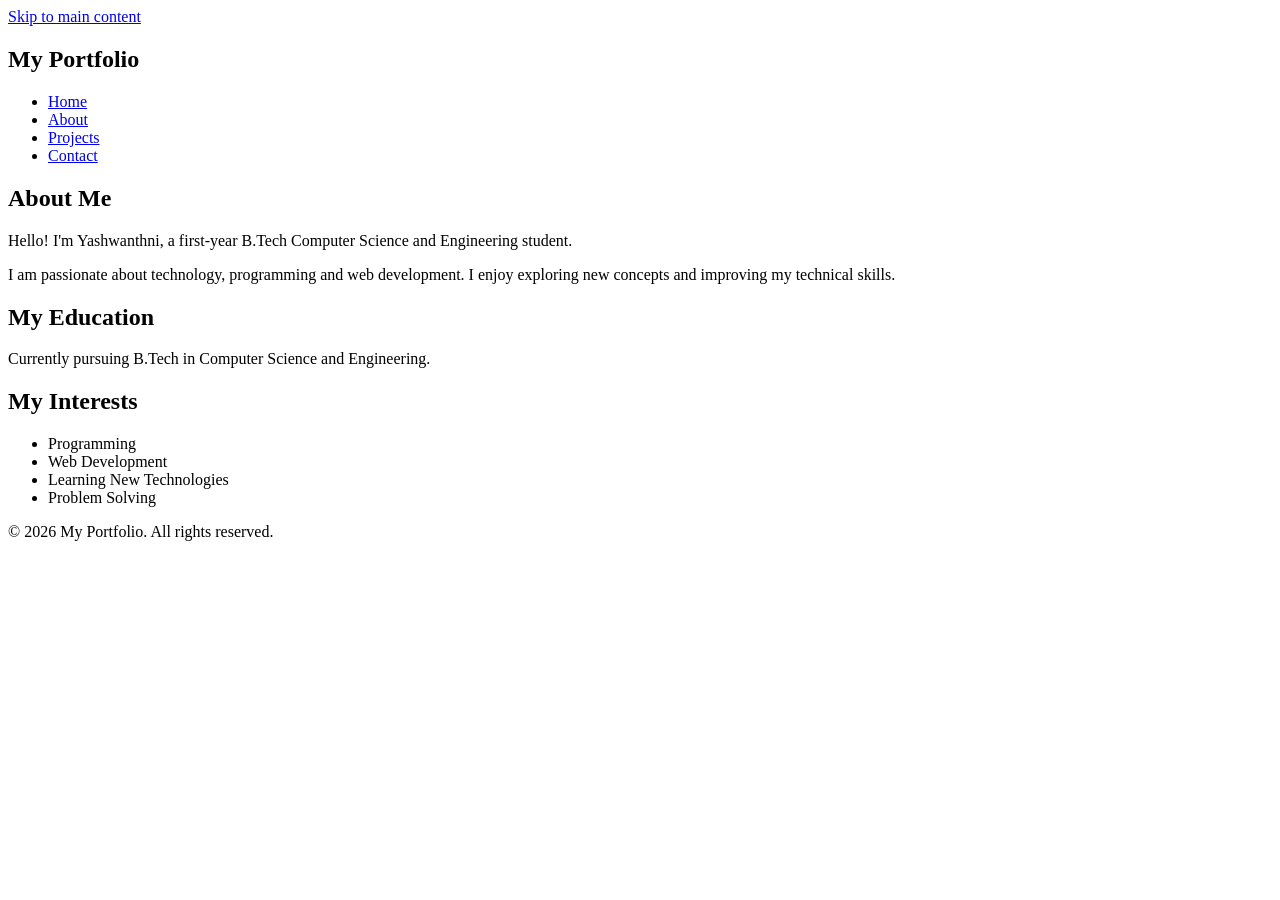
==== about.html @ d2e2430a "Add portfolio website files" ====
<!DOCTYPE html>
<html lang="en">

<head>
    <link rel="icon" href="images/favicon.svg" type="image/svg+xml">

    <meta charset="UTF-8">
    <meta name="viewport" content="width=device-width, initial-scale=1.0">

    <meta name="description" content="Learn more about me, my education, interests and skills in web development.">

    <meta name="author" content="Yashwanthni">

    <title>About Me | My Portfolio</title>

    <link rel="stylesheet" href="css/style.css">
</head>

<body>

    <a href="#main-content">Skip to main content</a>

    <header>
        <h2>My Portfolio</h2>

        <nav aria-label="Main navigation">
            <ul>
                <li><a href="index.html">Home</a></li>
                <li><a href="about.html" aria-current="page">About</a></li>
                <li><a href="projects.html">Projects</a></li>
                <li><a href="contact.html">Contact</a></li>
            </ul>
        </nav>
    </header>

    <main id="main-content">

    <section aria-labelledby="about-heading">
        <h1 id="about-heading">About Me</h1>

        <p>
            Hello! I'm Yashwanthni, a first-year
            B.Tech Computer Science and Engineering
            student.
        </p>

        <p>
            I am passionate about technology,
            programming and web development.
            I enjoy exploring new concepts and
            improving my technical skills.
        </p>
    </section>

    <section aria-labelledby="education-heading">
        <h2 id="education-heading">My Education</h2>

        <p>
            Currently pursuing B.Tech in
            Computer Science and Engineering.
        </p>
    </section>

    <section aria-labelledby="interests-heading">
        <h2 id="interests-heading">My Interests</h2>

        <ul>
            <li>Programming</li>
            <li>Web Development</li>
            <li>Learning New Technologies</li>
            <li>Problem Solving</li>
        </ul>
    </section>

</main>

    <footer>
        <p>&copy; 2026 My Portfolio. All rights reserved.</p>
    </footer>

</body>
</html>
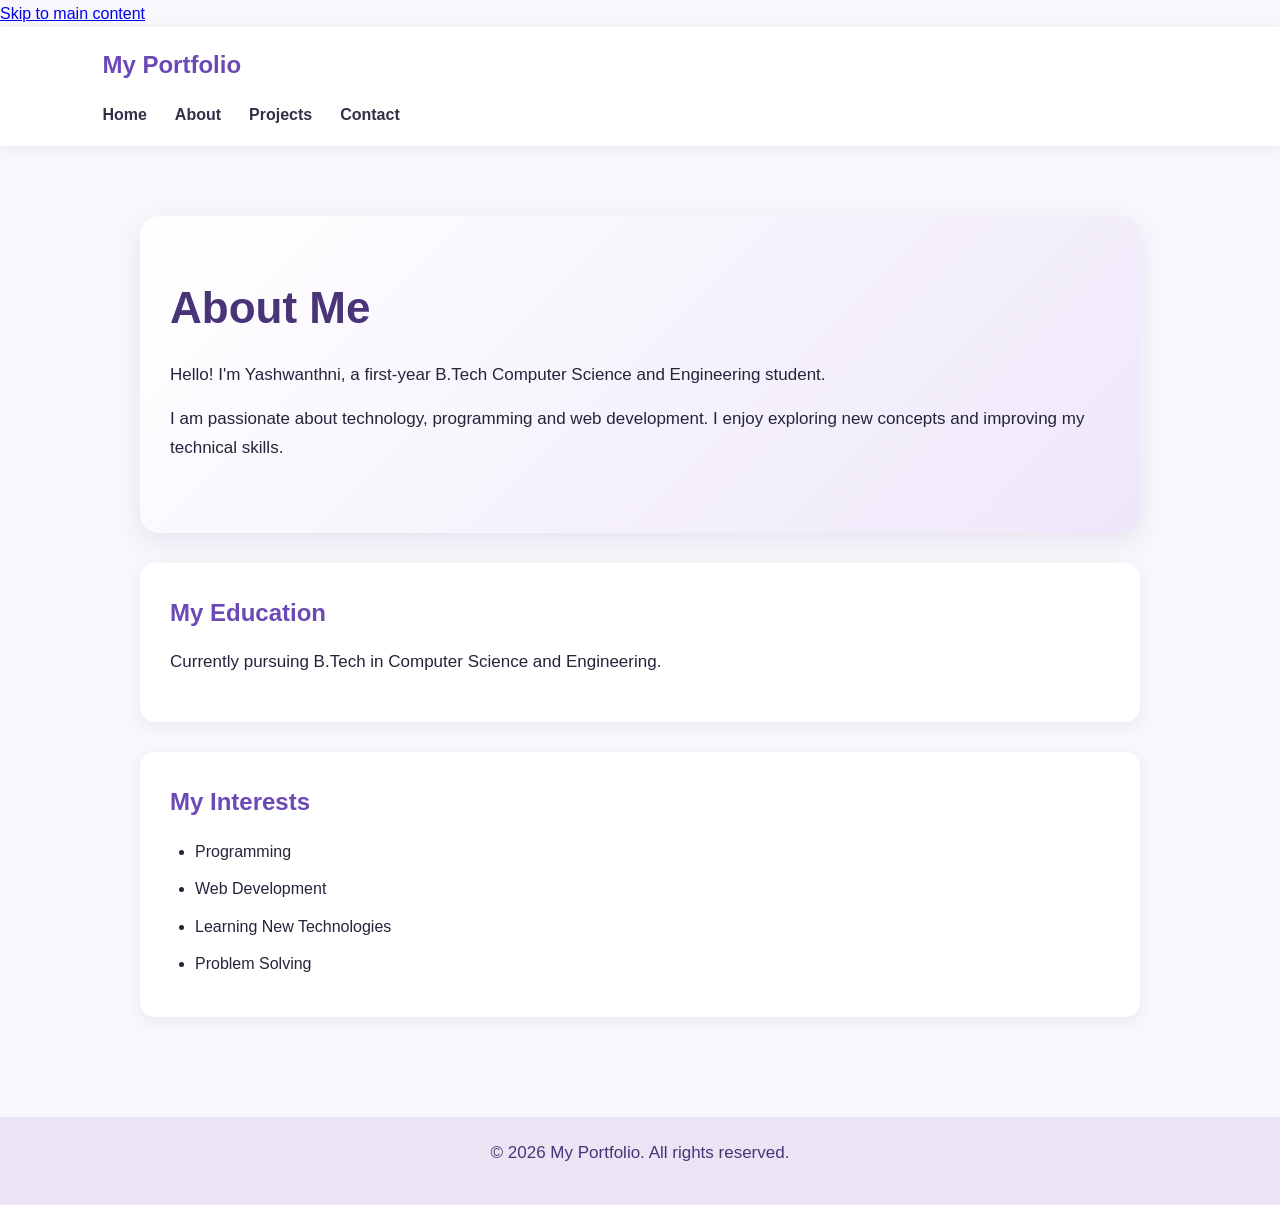
==== commit f8db3e39: "Fix HTML structure and update stylesheet link" ====
--- a/about.html
+++ b/about.html
@@ -14,7 +14,7 @@
 
     <title>About Me | My Portfolio</title>
 
-    <link rel="stylesheet" href="css/style.css">
+    <link rel="stylesheet" href="style.css">
 </head>
 
 <body>
--- a/style.css
+++ b/style.css
@@ -0,0 +1,350 @@
+
+/* GENERAL SETTINGS */
+* {
+    margin: 0;
+    padding: 0;
+    box-sizing: border-box;
+}
+
+html {
+    scroll-behavior: smooth;
+}
+
+body {
+    font-family: Arial, sans-serif;
+    background-color: #F8F7FC;
+    color: #25243A;
+    line-height: 1.7;
+}
+
+/* HEADER AND NAVIGATION */
+header {
+    background-color: #FFFFFF;
+    padding: 18px 8%;
+    box-shadow: 0 2px 12px rgba(0, 0, 0, 0.06);
+}
+
+nav {
+    display: flex;
+    justify-content: space-between;
+    align-items: center;
+    flex-wrap: wrap;
+    gap: 15px;
+}
+
+nav h2 {
+    color: #6C4AB6;
+    font-size: 25px;
+}
+
+nav ul {
+    display: flex;
+    list-style: none;
+    gap: 28px;
+    flex-wrap: wrap;
+}
+
+nav a {
+    text-decoration: none;
+    color: #333047;
+    font-weight: bold;
+}
+
+nav a:hover {
+    color: #805AD5;
+}
+
+/* MAIN CONTENT */
+main {
+    min-height: 75vh;
+    padding: 70px 8%;
+}
+
+section {
+    max-width: 1000px;
+    margin: 0 auto 45px;
+}
+
+h1 {
+    color: #493477;
+    font-size: 42px;
+    margin-bottom: 15px;
+}
+
+h2 {
+    color: #6C4AB6;
+    margin-bottom: 15px;
+}
+
+p {
+    font-size: 17px;
+    margin-bottom: 15px;
+}
+
+/* BUTTONS */
+button,
+.button {
+    display: inline-block;
+    background-color: #7652B5;
+    color: #FFFFFF;
+    padding: 12px 25px;
+    border: none;
+    border-radius: 8px;
+    text-decoration: none;
+    font-weight: bold;
+    cursor: pointer;
+}
+
+button:hover,
+.button:hover {
+    background-color: #593A91;
+}
+
+/* PROJECT CARDS */
+.project-card {
+    background-color: #FFFFFF;
+    padding: 25px;
+    margin: 20px 0;
+    border-radius: 12px;
+    box-shadow: 0 4px 15px rgba(0, 0, 0, 0.07);
+}
+
+/* CONTACT FORM */
+form {
+    background-color: #FFFFFF;
+    max-width: 550px;
+    margin: 25px auto;
+    padding: 30px;
+    border-radius: 12px;
+    box-shadow: 0 4px 15px rgba(0, 0, 0, 0.07);
+}
+
+form div {
+    margin-bottom: 20px;
+}
+
+form label {
+    display: block;
+    margin-bottom: 8px;
+    font-weight: bold;
+}
+
+form input,
+form textarea {
+    width: 100%;
+    padding: 12px;
+    border: 1px solid #C9C3D8;
+    border-radius: 6px;
+    font: inherit;
+}
+
+form input:focus,
+form textarea:focus {
+    outline: 2px solid #7652B5;
+    border-color: #7652B5;
+}
+
+/* FOOTER */
+footer {
+    background-color: #EAE4F5;
+    color: #493477;
+    text-align: center;
+    padding: 22px;
+}
+
+/* KEYBOARD ACCESSIBILITY */
+a:focus-visible,
+button:focus-visible,
+input:focus-visible,
+textarea:focus-visible {
+    outline: 3px solid #805AD5;
+    outline-offset: 3px;
+}
+
+/* MOBILE RESPONSIVENESS */
+@media (max-width: 600px) {
+    header {
+        padding: 18px 5%;
+    }
+
+    nav {
+        flex-direction: column;
+    }
+
+    nav ul {
+        justify-content: center;
+        gap: 15px;
+    }
+
+    main {
+        padding: 40px 5%;
+    }
+
+    h1 {
+        font-size: 32px;
+    }
+}
+
+
+/* SKILLS SECTION */
+
+.skills-section {
+    text-align: center;
+    padding: 40px 20px;
+}
+
+.skills-container {
+    display: flex;
+    flex-wrap: wrap;
+    justify-content: center;
+    gap: 15px;
+    margin-top: 25px;
+}
+
+.skill {
+    background-color: #EAE2F8;
+    color: #593A91;
+    padding: 12px 22px;
+    border: 1px solid #D5C5F0;
+    border-radius: 25px;
+    font-weight: bold;
+    transition: 0.3s;
+}
+
+.skill:hover {
+    background-color: #7652B5;
+    color: white;
+    transform: translateY(-4px);
+}
+
+
+/* HERO SECTION DECORATION */
+
+#main-content > section:first-child {
+    background: linear-gradient(
+        135deg,
+        #FFFFFF,
+        #EEE7FA
+    );
+    padding: 55px 30px;
+    border-radius: 20px;
+    box-shadow: 0 8px 25px rgba(76, 55, 120, 0.10);
+    position: relative;
+    overflow: hidden;
+}
+
+#main-content > section:first-child h1 {
+    font-size: 44px;
+    color: #493477;
+}
+
+#main-content > section:first-child h2 {
+    color: #7652B5;
+}
+
+#main-content > section:first-child .button {
+    transition: 0.3s ease;
+}
+
+#main-content > section:first-child .button:hover {
+    transform: translateY(-4px);
+}
+
+/* PROJECT CARD DECORATION */
+
+.project-card {
+    border: 1px solid #E5DDF2;
+    border-left: 5px solid #7652B5;
+    transition: transform 0.3s ease, box-shadow 0.3s ease;
+}
+
+.project-card:hover {
+    transform: translateY(-6px);
+    box-shadow: 0 10px 25px rgba(76, 55, 120, 0.15);
+}
+
+.project-card h2 {
+    color: #593A91;
+}
+
+.project-card p {
+    color: #55516A;
+}
+
+/* ABOUT PAGE DECORATION */
+
+#main-content section {
+    background-color: #FFFFFF;
+    padding: 30px;
+    border-radius: 15px;
+    margin-bottom: 30px;
+    box-shadow: 0 4px 15px rgba(76, 55, 120, 0.07);
+}
+
+#main-content section h1,
+#main-content section h2 {
+    color: #6C4AB6;
+}
+
+#main-content section ul {
+    padding-left: 25px;
+}
+
+#main-content section li {
+    margin-bottom: 10px;
+}
+
+/* CONTACT PAGE DECORATION */
+
+form {
+    border: 1px solid #E5DDF2;
+    border-top: 5px solid #7652B5;
+    transition: box-shadow 0.3s ease;
+}
+
+form:hover {
+    box-shadow: 0 10px 25px rgba(76, 55, 120, 0.15);
+}
+
+form input,
+form textarea {
+    background-color: #FCFAFF;
+}
+
+form button {
+    width: 100%;
+    font-size: 16px;
+    transition: background-color 0.3s ease;
+}
+
+form button:hover {
+    background-color: #593A91;
+}
+
+/* NAVIGATION DECORATION */
+
+nav a {
+    position: relative;
+    transition: color 0.3s ease;
+}
+
+nav a::after {
+    content: "";
+    position: absolute;
+    width: 0;
+    height: 2px;
+    bottom: -5px;
+    left: 0;
+    background-color: #7652B5;
+    transition: width 0.3s ease;
+}
+
+nav a:hover::after,
+nav a:focus-visible::after {
+    width: 100%;
+}
+
+nav a:focus-visible {
+    outline: 2px solid #7652B5;
+    outline-offset: 5px;
+}
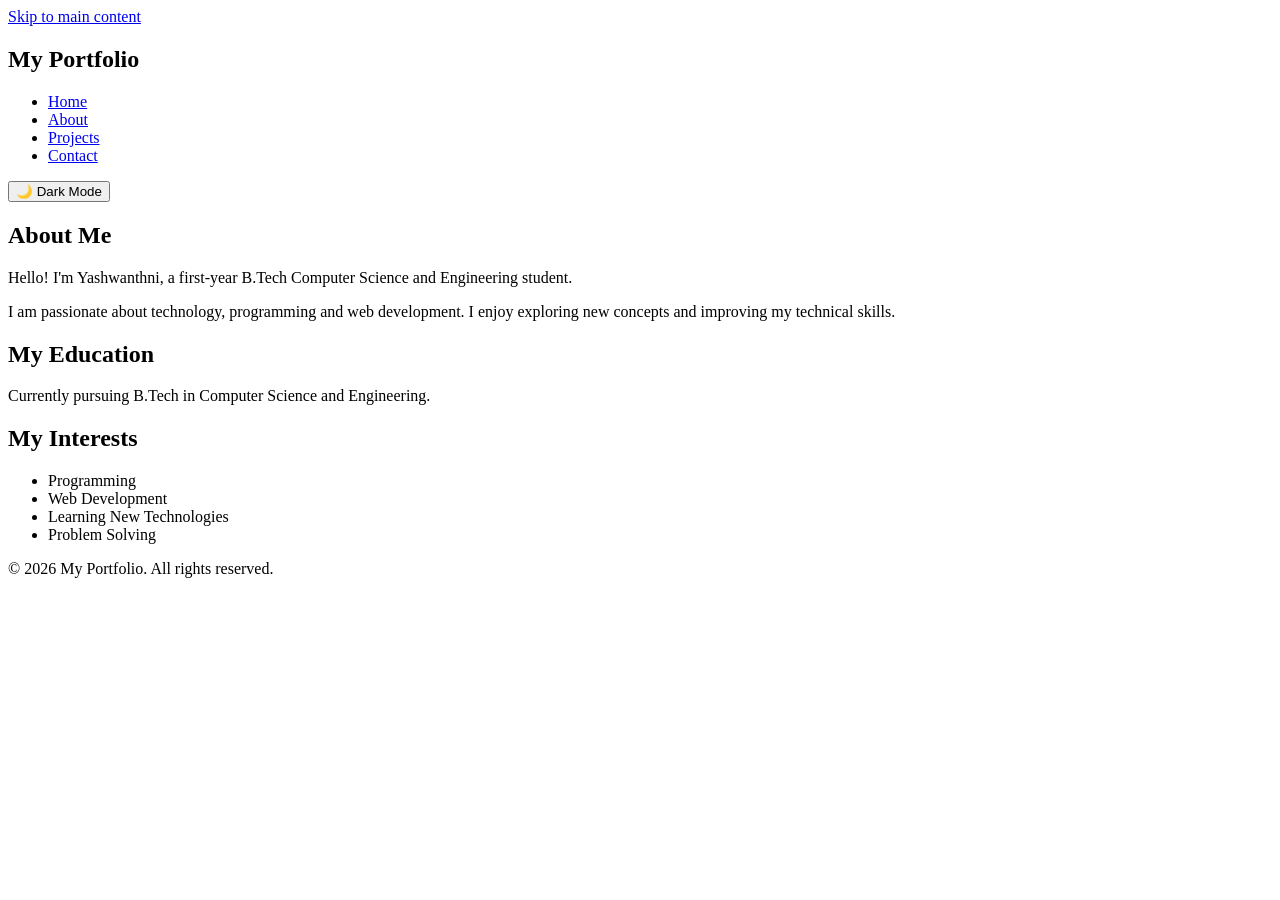
==== commit 91f56dae: "Add files via upload" ====
--- a/about.html
+++ b/about.html
@@ -3,8 +3,6 @@
 <html lang="en">
 
 <head>
-    <link rel="icon" href="images/favicon.svg" type="image/svg+xml">
-
     <meta charset="UTF-8">
     <meta name="viewport" content="width=device-width, initial-scale=1.0">
 
@@ -12,16 +10,22 @@
 
     <meta name="author" content="Yashwanthni">
 
+    <link rel="icon" href="images/favicon.svg" type="image/svg+xml">
+    <link rel="stylesheet" href="css/style.css">
+
+    <script src="script.js" defer></script>
+
     <title>About Me | My Portfolio</title>
-
-    <link rel="stylesheet" href="style.css">
 </head>
 
 <body>
 
-    <a href="#main-content">Skip to main content</a>
+    <a href="#main-content" class="skip-link">
+        Skip to main content
+    </a>
 
     <header>
+
         <h2>My Portfolio</h2>
 
         <nav aria-label="Main navigation">
@@ -32,48 +36,64 @@
                 <li><a href="contact.html">Contact</a></li>
             </ul>
         </nav>
+
+        <button
+            type="button"
+            class="theme-toggle"
+            id="theme-toggle"
+            aria-label="Switch to dark theme"
+            aria-pressed="false">
+            🌙 Dark Mode
+        </button>
+
     </header>
 
     <main id="main-content">
 
-    <section aria-labelledby="about-heading">
-        <h1 id="about-heading">About Me</h1>
+        <section aria-labelledby="about-heading">
 
-        <p>
-            Hello! I'm Yashwanthni, a first-year
-            B.Tech Computer Science and Engineering
-            student.
-        </p>
+            <h1 id="about-heading">About Me</h1>
 
-        <p>
-            I am passionate about technology,
-            programming and web development.
-            I enjoy exploring new concepts and
-            improving my technical skills.
-        </p>
-    </section>
+            <p>
+                Hello! I'm Yashwanthni, a first-year
+                B.Tech Computer Science and Engineering
+                student.
+            </p>
 
-    <section aria-labelledby="education-heading">
-        <h2 id="education-heading">My Education</h2>
+            <p>
+                I am passionate about technology,
+                programming and web development.
+                I enjoy exploring new concepts and
+                improving my technical skills.
+            </p>
 
-        <p>
-            Currently pursuing B.Tech in
-            Computer Science and Engineering.
-        </p>
-    </section>
+        </section>
 
-    <section aria-labelledby="interests-heading">
-        <h2 id="interests-heading">My Interests</h2>
+        <section aria-labelledby="education-heading">
 
-        <ul>
-            <li>Programming</li>
-            <li>Web Development</li>
-            <li>Learning New Technologies</li>
-            <li>Problem Solving</li>
-        </ul>
-    </section>
+            <h2 id="education-heading">My Education</h2>
 
-</main>
+            <p>
+                Currently pursuing B.Tech in
+                Computer Science and Engineering.
+            </p>
+
+        </section>
+
+        <section aria-labelledby="interests-heading">
+
+            <h2 id="interests-heading">My Interests</h2>
+
+            <ul>
+                <li>Programming</li>
+                <li>Web Development</li>
+                <li>Learning New Technologies</li>
+                <li>Problem Solving</li>
+            </ul>
+
+        </section>
+
+    </main>
 
     <footer>
         <p>&copy; 2026 My Portfolio. All rights reserved.</p>
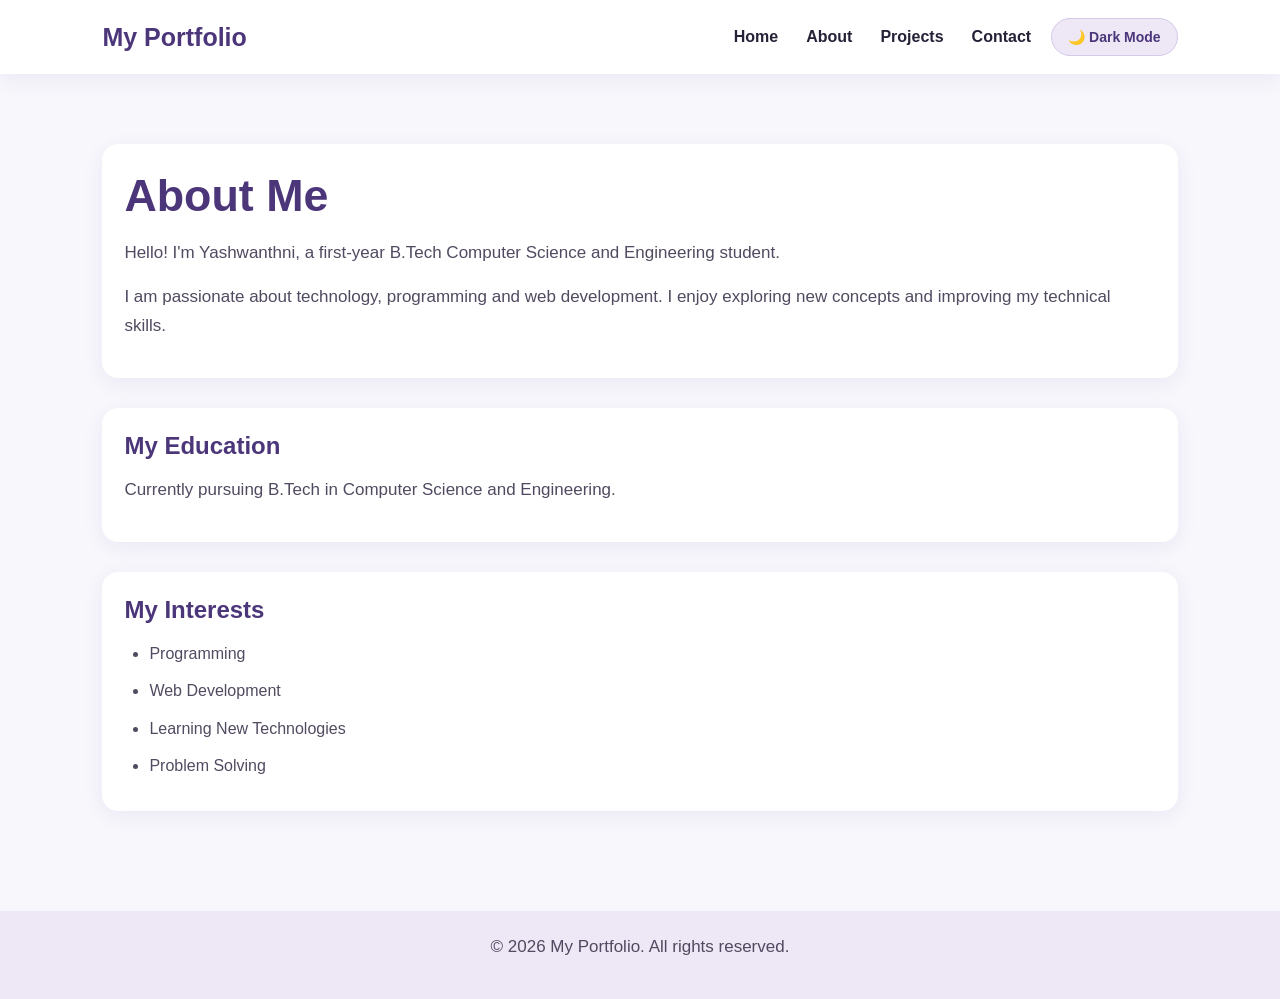
==== commit 3db5cf1e: "Fix favicon and stylesheet paths in about.html Updated file paths for favicon and stylesheet." ====
--- a/about.html
+++ b/about.html
@@ -10,8 +10,8 @@
 
     <meta name="author" content="Yashwanthni">
 
-    <link rel="icon" href="images/favicon.svg" type="image/svg+xml">
-    <link rel="stylesheet" href="css/style.css">
+    <link rel="icon" href="favicon.svg" type="image/svg+xml">
+    <link rel="stylesheet" href="style.css">
 
     <script src="script.js" defer></script>
 
--- a/style.css
+++ b/style.css
@@ -0,0 +1,818 @@
+
+/* =========================================
+   1. DESIGN SYSTEM - LAVENDER THEME
+========================================= */
+
+:root {
+    color-scheme: light;
+
+    --bg: #F8F7FC;
+    --surface: #FFFFFF;
+    --surface-soft: #EDE7F6;
+
+    --primary: #7041A8;
+    --primary-dark: #56318F;
+    --primary-light: #C4B5FD;
+
+    --heading: #4C367A;
+    --text: #252238;
+    --text-muted: #514A60;
+
+    --border: #D5C9E8;
+    --footer-bg: #EDE7F6;
+
+    --shadow: 0 5px 20px rgba(76, 54, 122, 0.08);
+    --shadow-hover: 0 12px 28px rgba(76, 54, 122, 0.15);
+
+    --radius: 16px;
+    --transition: 0.3s ease;
+}
+
+/* DARK THEME */
+
+html[data-theme="dark"] {
+    color-scheme: dark;
+
+    --bg: #171321;
+    --surface: #241D32;
+    --surface-soft: #332746;
+
+    --primary: #C4A2FF;
+    --primary-dark: #D8C2FF;
+    --primary-light: #E4D5FF;
+
+    --heading: #EDE2FF;
+    --text: #FFFFFF;
+    --text-muted: #E0D5EE;
+
+    --border: #554568;
+    --footer-bg: #241D32;
+
+    --shadow: 0 5px 20px rgba(0, 0, 0, 0.15);
+    --shadow-hover: 0 12px 28px rgba(0, 0, 0, 0.25);
+}
+
+
+/* =========================================
+   2. GENERAL SETTINGS
+========================================= */
+
+* {
+    margin: 0;
+    padding: 0;
+    box-sizing: border-box;
+}
+
+html {
+    scroll-behavior: smooth;
+    scroll-padding-top: 90px;
+}
+
+body {
+    font-family: Arial, sans-serif;
+    background-color: var(--bg);
+    color: var(--text);
+    line-height: 1.7;
+
+    transition:
+        background-color var(--transition),
+        color var(--transition);
+}
+
+img {
+    max-width: 100%;
+    height: auto;
+    display: block;
+}
+
+a {
+    transition: color var(--transition);
+}
+
+
+/* =========================================
+   3. HEADER AND NAVIGATION - FLEXBOX
+========================================= */
+
+header {
+    display: flex;
+    flex-direction: column;
+    justify-content: space-between;
+    align-items: center;
+    flex-wrap: wrap;
+    gap: 20px;
+
+    background-color: var(--surface);
+    padding: 16px 5%;
+
+    box-shadow: var(--shadow);
+
+    position: sticky;
+    top: 0;
+    z-index: 100;
+    text-align: center;
+}
+
+header > h2 {
+    color: var(--heading);
+    font-size: 25px;
+    margin: 0;
+}
+
+header nav {
+    margin-left: 0;
+}
+
+nav {
+    display: flex;
+    justify-content: center;
+    align-items: center;
+    flex-wrap: wrap;
+    gap: 15px;
+}
+
+nav ul {
+    display: flex;
+    justify-content: center;
+    align-items: center;
+    flex-wrap: wrap;
+    list-style: none;
+    gap: 15px;
+}
+
+nav a {
+    position: relative;
+    text-decoration: none;
+    color: var(--text);
+    font-weight: bold;
+    font-size: 14px;
+}
+
+nav a:hover {
+    color: var(--primary);
+}
+
+nav a::after {
+    content: "";
+    position: absolute;
+    width: 0;
+    height: 2px;
+    bottom: -5px;
+    left: 0;
+    background-color: var(--primary);
+    transition: width var(--transition);
+}
+
+nav a:hover::after,
+nav a:focus-visible::after {
+    width: 100%;
+}
+
+
+/* =========================================
+   4. MAIN CONTENT AND TYPOGRAPHY
+========================================= */
+
+main {
+    min-height: 75vh;
+    padding: 30px 5%;
+}
+
+section {
+    max-width: 1100px;
+    margin: 0 auto 25px;
+    padding: 22px;
+
+    background-color: var(--surface);
+    border-radius: var(--radius);
+    box-shadow: var(--shadow);
+}
+
+h1,
+h2 {
+    color: var(--heading);
+    line-height: 1.3;
+}
+
+h1 {
+    font-size: clamp(2rem, 5vw, 2.8rem);
+    margin-bottom: 15px;
+}
+
+h2 {
+    font-size: 1.5rem;
+    margin-bottom: 15px;
+}
+
+p {
+    font-size: 17px;
+    color: var(--text-muted);
+    margin-bottom: 15px;
+}
+
+
+/* =========================================
+   5. HOME PAGE - CSS GRID
+========================================= */
+
+.home-layout {
+    display: grid;
+    grid-template-columns: minmax(0, 1fr);
+
+    grid-template-areas:
+        "skills"
+        "intro";
+
+    align-items: stretch;
+    gap: 25px;
+}
+
+.home-layout > .skills-section {
+    grid-area: skills;
+
+    width: 100%;
+    max-width: none;
+    margin: 0;
+
+    display: flex;
+    flex-direction: column;
+    justify-content: center;
+    align-items: center;
+
+    text-align: center;
+    padding: 40px 20px;
+
+    background: transparent;
+    box-shadow: none;
+}
+
+.skills-container {
+    display: flex;
+    flex-wrap: wrap;
+    justify-content: center;
+    align-items: center;
+    gap: 15px;
+    margin-top: 25px;
+}
+
+.skill {
+    background-color: #EDE7F6;
+    color: #402568;
+
+    padding: 12px 22px;
+
+    border: 1px solid #BBA9D5;
+    border-radius: 30px;
+
+    font-weight: bold;
+    font-size: 16px;
+
+    transition:
+        transform var(--transition),
+        background-color var(--transition);
+}
+
+.skill:hover {
+    background-color: #56318F;
+    color: #FFFFFF;
+    transform: translateY(-4px);
+}
+
+/* Dark mode skills */
+
+html[data-theme="dark"] .skill {
+    background-color: #332746;
+    color: #F5ECFF;
+    border-color: #80699D;
+}
+
+html[data-theme="dark"] .skill:hover {
+    background-color: #7041A8;
+    color: #FFFFFF;
+}
+
+/* Home introduction */
+
+.home-layout > section[aria-labelledby="intro-heading"] {
+    grid-area: intro;
+
+    width: 100%;
+    max-width: none;
+    margin: 0;
+
+    display: flex;
+    flex-direction: column;
+    justify-content: center;
+
+    padding: clamp(30px, 6vw, 65px);
+
+    background: linear-gradient(
+        135deg,
+        var(--surface),
+        var(--surface-soft)
+    );
+
+    border-radius: 22px;
+    box-shadow: var(--shadow);
+
+    transition:
+        transform 0.4s ease,
+        box-shadow 0.4s ease;
+}
+
+.home-layout > section[aria-labelledby="intro-heading"] h1 {
+    color: var(--heading);
+}
+
+.home-layout > section[aria-labelledby="intro-heading"] h2 {
+    color: var(--primary-dark);
+}
+
+.home-layout > section[aria-labelledby="intro-heading"] > p:first-child {
+    color: var(--primary-dark);
+    font-weight: bold;
+    letter-spacing: 2px;
+    font-size: 14px;
+}
+
+.home-layout > section[aria-labelledby="intro-heading"]:hover {
+    transform: translateY(-4px);
+    box-shadow: var(--shadow-hover);
+}
+
+
+/* =========================================
+   6. BUTTONS AND THEME TOGGLE
+========================================= */
+
+button,
+.button {
+    display: inline-block;
+
+    background-color: var(--primary-dark);
+    color: #FFFFFF;
+
+    padding: 12px 25px;
+    border: 1px solid var(--primary-dark);
+    border-radius: 9px;
+
+    text-decoration: none;
+    font-weight: bold;
+    cursor: pointer;
+
+    transition:
+        transform var(--transition),
+        background-color var(--transition),
+        box-shadow var(--transition);
+}
+
+button:hover,
+.button:hover {
+    background-color: var(--primary);
+    color: #FFFFFF;
+
+    transform: translateY(-3px);
+    box-shadow: var(--shadow-hover);
+}
+
+/* Theme toggle */
+
+.theme-toggle {
+    background-color: var(--surface-soft);
+    color: var(--heading);
+    border: 1px solid var(--border);
+
+    padding: 10px 16px;
+    border-radius: 25px;
+    font-size: 14px;
+}
+
+.theme-toggle:hover {
+    background-color: var(--primary);
+    color: #FFFFFF;
+}
+
+/* High contrast project button */
+
+a.button {
+    background-color: #56318F;
+    color: #FFFFFF;
+    border: 2px solid #56318F;
+    font-weight: bold;
+}
+
+a.button:hover {
+    background-color: #402568;
+    color: #FFFFFF;
+    border-color: #402568;
+}
+
+html[data-theme="dark"] a.button {
+    background-color: #C4A2FF;
+    color: #241D32;
+    border-color: #C4A2FF;
+}
+
+html[data-theme="dark"] a.button:hover {
+    background-color: #D8C2FF;
+    color: #171321;
+}
+
+/* Button SVG */
+
+a.button svg {
+    color: #FFFFFF;
+    fill: currentColor;
+    stroke: currentColor;
+}
+
+
+/* =========================================
+   7. PROJECTS PAGE - CSS GRID
+========================================= */
+
+#main-content > section[aria-labelledby="projects-heading"] {
+    width: 100%;
+    max-width: 1100px;
+    box-sizing: border-box;
+
+    margin: 25px auto;
+    padding: 25px 18px;
+
+    background-color: var(--surface);
+    border: 1px solid var(--border);
+    border-radius: var(--radius);
+    box-shadow: var(--shadow);
+}
+
+#projects-heading {
+    text-align: center;
+    margin-bottom: 15px;
+}
+
+#main-content > section[aria-labelledby="projects-heading"] > p {
+    text-align: center;
+    max-width: 650px;
+    margin: 0 auto 35px;
+    line-height: 1.8;
+}
+
+.projects-grid {
+    display: grid;
+    grid-template-columns: minmax(0, 1fr);
+    gap: 20px;
+    align-items: stretch;
+    margin-top: 35px;
+}
+
+.project-card {
+    display: flex;
+    flex-direction: column;
+    justify-content: center;
+
+    width: 100%;
+    min-width: 0;
+    padding: 25px;
+
+    background-color: var(--bg);
+    border: 1px solid var(--border);
+    border-left: 5px solid var(--primary);
+    border-radius: var(--radius);
+
+    box-shadow: var(--shadow);
+
+    transition:
+        transform var(--transition),
+        box-shadow var(--transition);
+}
+
+.project-card:hover {
+    transform: translateY(-5px);
+    box-shadow: var(--shadow-hover);
+}
+
+.project-card h2 {
+    color: var(--heading);
+    margin-bottom: 15px;
+}
+
+.project-card p {
+    color: var(--text-muted);
+    line-height: 1.8;
+}
+
+.project-tag {
+    display: inline-block;
+    width: fit-content;
+
+    background-color: var(--surface-soft);
+    color: var(--heading);
+
+    border: 1px solid var(--border);
+    border-radius: 20px;
+
+    padding: 6px 14px;
+    margin: 8px 5px 0 0;
+
+    font-size: 14px;
+    font-weight: 600;
+}
+
+
+/* =========================================
+   8. ABOUT PAGE
+========================================= */
+
+#main-content section h1,
+#main-content section h2 {
+    color: var(--heading);
+}
+
+#main-content section ul {
+    padding-left: 25px;
+}
+
+#main-content section li {
+    margin-bottom: 10px;
+    color: var(--text-muted);
+}
+
+
+/* =========================================
+   9. CONTACT FORM
+========================================= */
+
+form {
+    background-color: var(--surface);
+
+    width: 100%;
+    max-width: 550px;
+
+    margin: 25px auto;
+    padding: 22px;
+
+    border: 1px solid var(--border);
+    border-top: 5px solid var(--primary);
+    border-radius: var(--radius);
+
+    box-shadow: var(--shadow);
+
+    transition: box-shadow var(--transition);
+}
+
+form:hover {
+    box-shadow: var(--shadow-hover);
+}
+
+form div {
+    margin-bottom: 20px;
+}
+
+form label {
+    display: block;
+    margin-bottom: 8px;
+
+    font-weight: bold;
+    color: var(--text);
+}
+
+form input,
+form textarea {
+    width: 100%;
+    padding: 12px;
+
+    border: 1px solid var(--border);
+    border-radius: 8px;
+
+    background-color: var(--bg);
+    color: var(--text);
+
+    font: inherit;
+}
+
+form input:focus,
+form textarea:focus {
+    outline: 2px solid var(--primary);
+    border-color: var(--primary);
+}
+
+/* Send message button */
+
+form button {
+    width: 100%;
+    font-size: 16px;
+
+    background-color: #56318F;
+    color: #FFFFFF;
+    border: 2px solid #56318F;
+    font-weight: bold;
+}
+
+form button:hover {
+    background-color: #402568;
+    color: #FFFFFF;
+    border-color: #402568;
+}
+
+html[data-theme="dark"] form button {
+    background-color: #C4A2FF;
+    color: #241D32;
+    border-color: #C4A2FF;
+}
+
+html[data-theme="dark"] form button:hover {
+    background-color: #D8C2FF;
+    color: #171321;
+}
+
+
+/* =========================================
+   10. FOOTER
+========================================= */
+
+footer {
+    background-color: var(--footer-bg);
+    color: var(--heading);
+
+    text-align: center;
+    padding: 22px;
+}
+
+
+/* =========================================
+   11. ACCESSIBILITY
+========================================= */
+
+a:focus-visible,
+button:focus-visible,
+input:focus-visible,
+textarea:focus-visible {
+    outline: 3px solid var(--primary);
+    outline-offset: 4px;
+}
+
+.skip-link {
+    position: absolute;
+    top: -100px;
+    left: 10px;
+
+    z-index: 200;
+
+    background-color: var(--primary-dark);
+    color: #FFFFFF;
+
+    padding: 10px 15px;
+    border-radius: 6px;
+}
+
+.skip-link:focus {
+    top: 10px;
+}
+
+
+/* =========================================
+   12. ANIMATIONS
+========================================= */
+
+@keyframes fadeInUp {
+    from {
+        opacity: 0;
+        transform: translateY(20px);
+    }
+
+    to {
+        opacity: 1;
+        transform: translateY(0);
+    }
+}
+
+#main-content > section {
+    animation: fadeInUp 0.7s ease both;
+}
+
+#main-content > section:nth-child(2) {
+    animation-delay: 0.15s;
+}
+
+
+/* =========================================
+   13. RESPONSIVE DESIGN - MOBILE FIRST
+========================================= */
+
+/* Tablet */
+
+@media (min-width: 601px) {
+
+    header {
+        padding: 18px 6%;
+    }
+
+    nav ul {
+        gap: 18px;
+    }
+
+    nav a {
+        font-size: 16px;
+    }
+
+    main {
+        padding: 40px 6%;
+    }
+
+    section {
+        margin-bottom: 30px;
+    }
+
+    #main-content > section[aria-labelledby="projects-heading"] {
+        padding: 35px;
+    }
+
+    form {
+        padding: 30px;
+    }
+
+    .project-card {
+        padding: 30px;
+    }
+
+}
+
+/* Two-column project layout */
+
+@media (min-width: 701px) {
+
+    .projects-grid {
+        grid-template-columns: repeat(2, minmax(0, 1fr));
+        gap: 28px;
+    }
+
+}
+
+/* Desktop */
+
+@media (min-width: 901px) {
+
+    header {
+        flex-direction: row;
+        text-align: left;
+        padding: 18px 8%;
+    }
+
+    header nav {
+        margin-left: auto;
+    }
+
+    nav {
+        justify-content: space-between;
+    }
+
+    nav ul {
+        gap: 28px;
+    }
+
+    .home-layout {
+        grid-template-columns:
+            minmax(0, 0.85fr)
+            minmax(0, 1.15fr);
+
+        grid-template-areas: "skills intro";
+        gap: 30px;
+    }
+
+    main {
+        padding: 50px 8%;
+    }
+
+}
+
+/* Large desktops */
+
+@media (min-width: 1200px) {
+
+    main {
+        padding-top: 70px;
+        padding-bottom: 70px;
+    }
+
+    section {
+        max-width: 1150px;
+    }
+
+}
+
+
+/* =========================================
+   14. REDUCED MOTION ACCESSIBILITY
+========================================= */
+
+@media (prefers-reduced-motion: reduce) {
+
+    *,
+    *::before,
+    *::after {
+        scroll-behavior: auto !important;
+        transition-duration: 0.01ms !important;
+        animation: none !important;
+    }
+
+}
